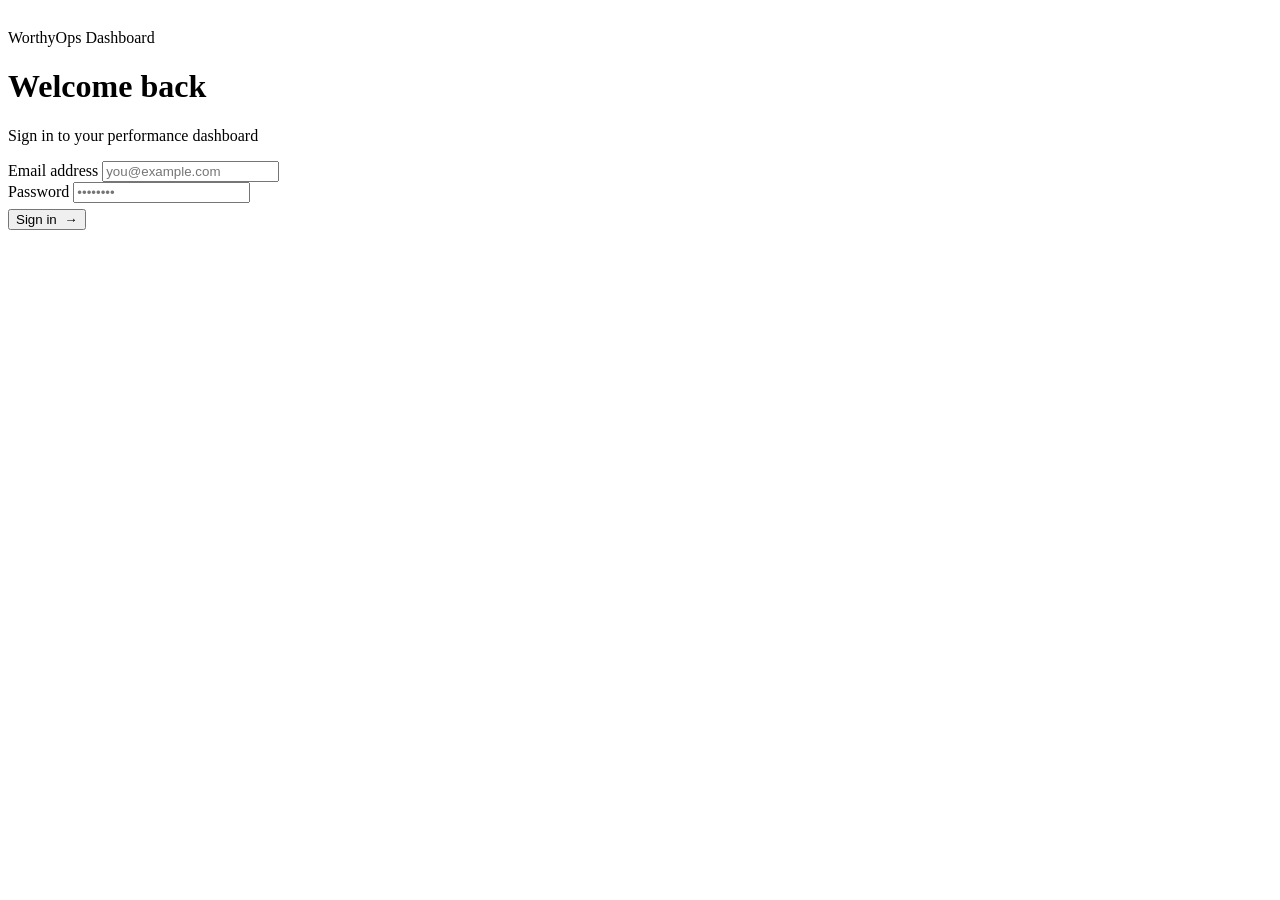
==== index.html @ 87aef6b0 "Add files via upload" ====
<!DOCTYPE html>
<html lang="en">
<head>
  <meta charset="UTF-8">
  <meta name="viewport" content="width=device-width, initial-scale=1.0">
  <title>WorthyOps Dashboard — Sign in</title>
  <link rel="preconnect" href="https://fonts.googleapis.com">
  <link rel="preconnect" href="https://fonts.gstatic.com" crossorigin>
  <link href="https://fonts.googleapis.com/css2?family=Plus+Jakarta+Sans:wght@400;500;600;700;800&display=swap" rel="stylesheet">
  <link rel="stylesheet" href="css/style.css">
</head>
<body>

<div class="login-page">
  <div class="login-wrap">

    <div class="login-brand">
      <div class="brand-mark">
        <span style="color:#fff;font-weight:800;font-size:19px;font-family:'Plus Jakarta Sans',sans-serif;line-height:1;">W</span>
      </div>
      <span class="brand-name">WorthyOps Dashboard</span>
    </div>

    <div class="login-card">
      <h1 class="login-heading">Welcome back</h1>
      <p class="login-sub">Sign in to your performance dashboard</p>

      <div id="alert" class="alert-error"></div>

      <form id="login-form" autocomplete="on">
        <div class="field">
          <label>Email address</label>
          <input type="email" id="email" placeholder="you@example.com" required autocomplete="email">
        </div>
        <div class="field">
          <label>Password</label>
          <input type="password" id="password" placeholder="••••••••" required autocomplete="current-password">
        </div>
        <button type="submit" class="btn btn-primary btn-full" style="margin-top:6px;">
          Sign in &nbsp;→
        </button>
      </form>
    </div>

  </div>
</div>

<script src="js/data.js"></script>
<script src="js/auth.js"></script>
<script>
  (async function() {
    // Already logged in — skip straight to dashboard
    const s = Auth.getSession();
    if (s) { window.location.href = s.role === 'admin' ? 'admin.html' : 'client.html'; return; }

    // Load users from Google Sheets so login can validate credentials
    showLoading('Connecting…');
    let loadError = false;
    try {
      await DB.initUsers();
    } catch (e) {
      loadError = true;
      console.error('DB.initUsers failed:', e);
    }
    hideLoading();

    const alertEl = document.getElementById('alert');
    if (loadError || DB.getUsers().length === 0) {
      alertEl.textContent = 'Could not connect to the database. Check your Apps Script URL and try again.';
      alertEl.style.display = 'block';
    }

    document.getElementById('login-form').addEventListener('submit', function(e) {
      e.preventDefault();
      const email   = document.getElementById('email').value.trim();
      const pass    = document.getElementById('password').value;
      const user    = Auth.login(email, pass);
      if (!user) { alertEl.textContent = 'Incorrect email or password.'; alertEl.style.display = 'block'; return; }
      alertEl.style.display = 'none';
      window.location.href = user.role === 'admin' ? 'admin.html' : 'client.html';
    });
  })();
</script>
</body>
</html>
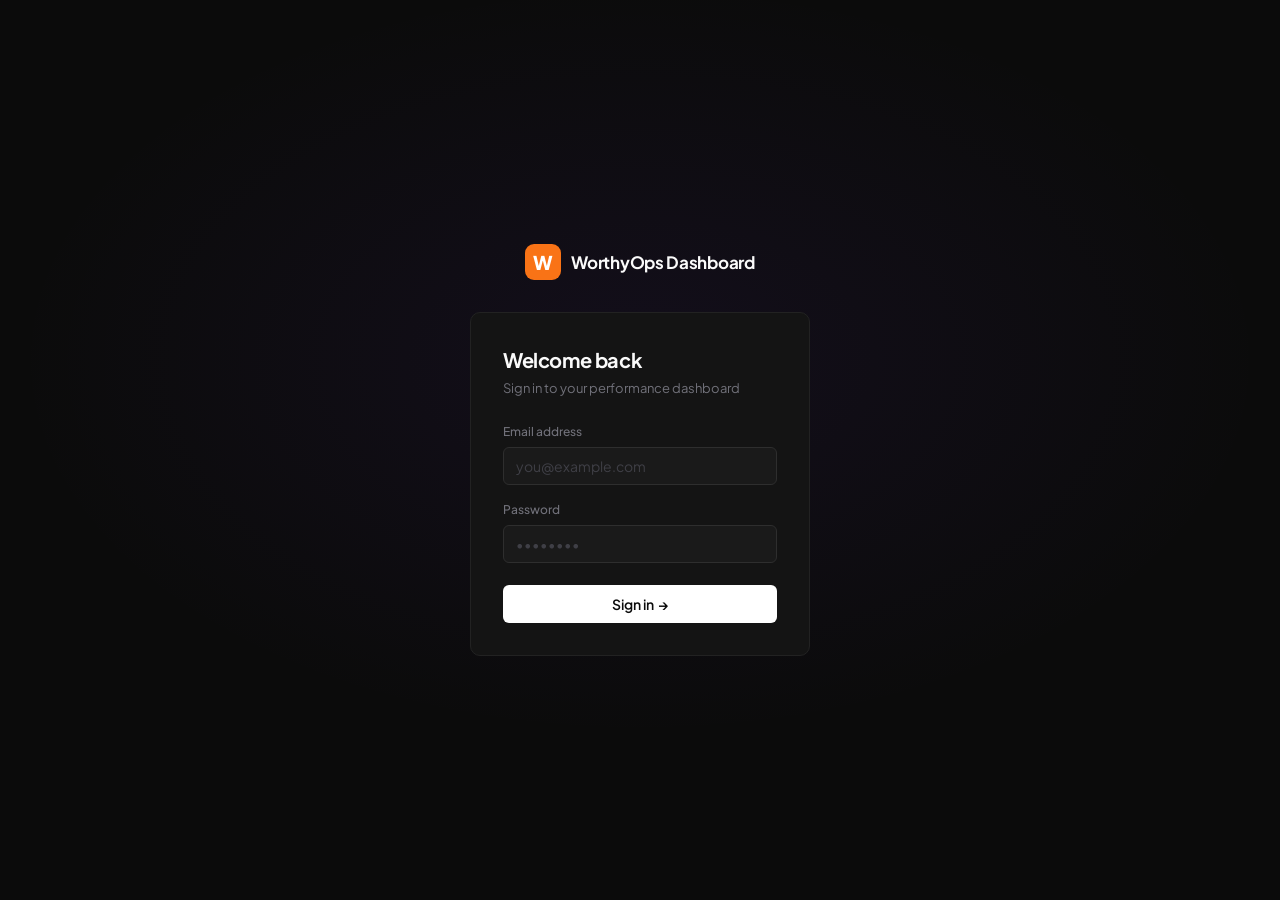
==== commit 32bf8122: "Update index.html" ====
--- a/index.html
+++ b/index.html
@@ -7,7 +7,7 @@
   <link rel="preconnect" href="https://fonts.googleapis.com">
   <link rel="preconnect" href="https://fonts.gstatic.com" crossorigin>
   <link href="https://fonts.googleapis.com/css2?family=Plus+Jakarta+Sans:wght@400;500;600;700;800&display=swap" rel="stylesheet">
-  <link rel="stylesheet" href="css/style.css">
+  <link rel="stylesheet" href="style.css">
 </head>
 <body>
 
--- a/style.css
+++ b/style.css
@@ -0,0 +1,698 @@
+@import url('https://fonts.googleapis.com/css2?family=Plus+Jakarta+Sans:wght@400;500;600;700;800&display=swap');
+
+/* ── TOKENS ──────────────────────────────────────────────── */
+:root {
+  /* Accent */
+  --purple:    #F97316;
+  --purple-d:  #EA580C;
+  --purple-s:  rgba(249,115,22,.12);
+  --green:     #22C55E;
+  --green-s:   rgba(34,197,94,.1);
+  --amber:     #F59E0B;
+  --amber-s:   rgba(245,158,11,.1);
+  --red:       #EF4444;
+  --red-s:     rgba(239,68,68,.1);
+  --blue:      #3B82F6;
+  --blue-s:    rgba(59,130,246,.1);
+  --teal:      #14B8A6;
+  --teal-s:    rgba(20,184,166,.1);
+
+  /* Kept as aliases so JS that references --indigo / --emerald etc still works */
+  --indigo:    var(--purple);
+  --indigo-d:  var(--purple-d);
+  --indigo-s:  var(--purple-s);
+  --emerald:   var(--green);
+  --emerald-s: var(--green-s);
+  --rose:      var(--red);
+  --rose-s:    var(--red-s);
+  --sky:       var(--blue);
+  --sky-s:     var(--blue-s);
+  --violet:    #F97316;
+  --violet-s:  rgba(249,115,22,.12);
+  --cyan:      var(--teal);
+  --cyan-s:    var(--teal-s);
+
+  /* Surfaces */
+  --bg:        #0B0B0B;
+  --bg-2:      #141414;
+  --surface:   #141414;
+  --surface-2: #1A1A1A;
+  --border:    #222222;
+  --border-2:  #2E2E2E;
+  --text-1:    #FAFAFA;
+  --text-2:    #71717A;
+  --text-3:    #3F3F46;
+
+  /* Sidebar */
+  --sidebar-bg: #0B0B0B;
+  --sidebar-t:  #52525B;
+  --sidebar-h:  #171717;
+  --sidebar-a:  #1C1C1C;
+
+  /* Geometry */
+  --radius-s:  6px;
+  --radius:    8px;
+  --radius-l:  10px;
+  --radius-xl: 12px;
+
+  /* Shadows — flat design, minimal */
+  --shadow-s: 0 1px 2px rgba(0,0,0,.4);
+  --shadow:   0 1px 4px rgba(0,0,0,.3);
+  --shadow-m: 0 4px 16px rgba(0,0,0,.4);
+  --shadow-l: 0 16px 48px rgba(0,0,0,.6);
+
+  --ease: cubic-bezier(.4,0,.2,1);
+}
+
+*,*::before,*::after { box-sizing:border-box; margin:0; padding:0; }
+html { -webkit-font-smoothing:antialiased; -moz-osx-font-smoothing:grayscale; }
+
+body {
+  font-family:'Plus Jakarta Sans',system-ui,sans-serif;
+  background:var(--bg);
+  color:var(--text-1);
+  font-size:14px;
+  line-height:1.5;
+}
+
+/* ── LOGIN PAGE ─────────────────────────────────────────── */
+.login-page {
+  min-height:100vh;
+  display:flex;
+  align-items:center;
+  justify-content:center;
+  background:var(--bg);
+  position:relative;
+  overflow:hidden;
+}
+
+/* subtle radial vignette */
+.login-page::before {
+  content:'';
+  position:absolute; inset:0;
+  background:radial-gradient(ellipse 70% 60% at 50% 40%, rgba(124,58,237,.07) 0%, transparent 70%);
+  pointer-events:none;
+}
+
+.login-wrap { width:100%; max-width:380px; padding:20px; position:relative; z-index:1; }
+
+.login-brand {
+  display:flex; align-items:center; gap:10px;
+  justify-content:center; margin-bottom:32px;
+}
+
+.brand-mark {
+  width:36px; height:36px; border-radius:9px;
+  background:var(--purple);
+  display:flex; align-items:center; justify-content:center;
+}
+
+.brand-name { font-size:17px; font-weight:700; color:var(--text-1); letter-spacing:-.3px; }
+
+.login-card {
+  background:var(--surface);
+  border:1px solid var(--border);
+  border-radius:var(--radius-l);
+  padding:32px;
+}
+
+.login-heading { font-size:20px; font-weight:700; letter-spacing:-.4px; color:var(--text-1); margin-bottom:4px; }
+.login-sub { font-size:13px; color:var(--text-2); margin-bottom:24px; }
+
+.field { margin-bottom:16px; }
+.field label {
+  display:block; font-size:12px; font-weight:500;
+  color:var(--text-2); margin-bottom:6px;
+}
+.field input {
+  width:100%; padding:9px 12px;
+  border:1px solid var(--border-2); border-radius:var(--radius-s);
+  font-size:14px; font-family:inherit; color:var(--text-1);
+  background:var(--surface-2);
+  outline:none; transition:border-color .15s;
+}
+.field input:focus { border-color:var(--purple); }
+.field input::placeholder { color:var(--text-3); }
+
+.alert-error {
+  background:var(--red-s); color:#FCA5A5;
+  border:1px solid rgba(239,68,68,.2);
+  border-radius:var(--radius-s);
+  padding:10px 13px; font-size:13px; margin-bottom:16px; display:none;
+}
+
+.login-hint { text-align:center; font-size:12px; color:var(--text-3); margin-top:18px; }
+
+/* ── BUTTONS ────────────────────────────────────────────── */
+.btn {
+  display:inline-flex; align-items:center; justify-content:center; gap:6px;
+  padding:8px 14px; border-radius:var(--radius-s);
+  font-size:13px; font-weight:500; font-family:inherit;
+  cursor:pointer; border:none; transition:all .15s var(--ease);
+  white-space:nowrap; text-decoration:none;
+}
+.btn:active { opacity:.85; transform:scale(.99); }
+
+.btn-primary {
+  background:#FFFFFF; color:#0B0B0B;
+  font-weight:600;
+}
+.btn-primary:hover { background:#F4F4F5; }
+
+.btn-full { width:100%; padding:10px; font-size:14px; font-weight:600; }
+
+.btn-ghost {
+  background:transparent; color:var(--text-2);
+  border:1px solid var(--border-2);
+}
+.btn-ghost:hover { background:var(--surface-2); color:var(--text-1); border-color:var(--border-2); }
+
+.btn-soft { background:var(--purple-s); color:#A78BFA; border:1px solid rgba(124,58,237,.2); }
+.btn-soft:hover { background:rgba(124,58,237,.18); }
+
+.btn-danger { background:var(--red-s); color:#FCA5A5; border:1px solid rgba(239,68,68,.2); }
+.btn-danger:hover { background:rgba(239,68,68,.18); }
+
+.btn-sm   { padding:5px 11px; font-size:12px; }
+.btn-icon { width:28px; height:28px; padding:0; border-radius:var(--radius-s); }
+
+/* ── APP SHELL ──────────────────────────────────────────── */
+.app { display:flex; min-height:100vh; }
+
+/* ── SIDEBAR ────────────────────────────────────────────── */
+.sidebar {
+  width:224px; background:var(--sidebar-bg);
+  border-right:1px solid var(--border);
+  position:fixed; top:0; left:0; bottom:0;
+  display:flex; flex-direction:column; z-index:100;
+}
+
+.sidebar-top {
+  padding:18px 14px 14px;
+  border-bottom:1px solid var(--border);
+}
+
+.sb-brand { display:flex; align-items:center; gap:9px; }
+
+.sb-mark {
+  width:28px; height:28px; border-radius:7px; flex-shrink:0;
+  background:var(--purple);
+  display:flex; align-items:center; justify-content:center;
+}
+
+.sb-title  { font-size:14px; font-weight:600; color:var(--text-1); letter-spacing:-.2px; }
+.sb-sub    { font-size:11px; color:var(--text-3); margin-top:1px; }
+
+.sidebar-nav { flex:1; padding:10px 8px; overflow-y:auto; }
+
+.nav-label {
+  font-size:11px; font-weight:500; letter-spacing:.3px;
+  text-transform:uppercase; color:var(--text-3);
+  padding:10px 8px 5px;
+}
+
+.nav-link {
+  display:flex; align-items:center; gap:8px;
+  padding:8px 10px; border-radius:var(--radius-s);
+  color:var(--sidebar-t); font-size:13px; font-weight:500;
+  cursor:pointer; text-decoration:none;
+  transition:all .12s var(--ease); margin-bottom:1px;
+  position:relative;
+}
+.nav-link svg { opacity:.55; flex-shrink:0; transition:opacity .12s; }
+.nav-link:hover { background:var(--sidebar-h); color:#A1A1AA; }
+.nav-link:hover svg { opacity:.8; }
+.nav-link.active { background:var(--sidebar-a); color:var(--text-1); }
+.nav-link.active svg { opacity:1; }
+
+.sidebar-bottom {
+  padding:10px 8px 14px;
+  border-top:1px solid var(--border);
+}
+
+.user-row {
+  display:flex; align-items:center; gap:8px;
+  padding:8px 10px; border-radius:var(--radius-s);
+  transition:background .12s;
+}
+.user-row:hover { background:var(--sidebar-h); }
+
+.user-av {
+  width:28px; height:28px; border-radius:50%;
+  background:var(--purple);
+  display:flex; align-items:center; justify-content:center;
+  font-size:11px; font-weight:700; color:#fff; flex-shrink:0;
+}
+
+.user-meta { flex:1; min-width:0; }
+.user-name-s { font-size:12px; font-weight:600; color:var(--text-1); overflow:hidden; text-overflow:ellipsis; white-space:nowrap; }
+.user-role-s { font-size:11px; color:var(--text-3); margin-top:1px; }
+
+.logout-btn {
+  background:none; border:none; cursor:pointer;
+  color:var(--text-3); padding:4px; border-radius:5px;
+  display:flex; align-items:center; transition:color .12s;
+}
+.logout-btn:hover { color:var(--red); }
+
+/* ── MAIN ───────────────────────────────────────────────── */
+.main { flex:1; margin-left:224px; display:flex; flex-direction:column; min-height:100vh; }
+
+.topbar {
+  background:var(--bg);
+  border-bottom:1px solid var(--border);
+  height:52px; padding:0 24px;
+  display:flex; align-items:center; justify-content:space-between;
+  position:sticky; top:0; z-index:50;
+}
+
+.topbar-left h2 { font-size:15px; font-weight:600; letter-spacing:-.2px; color:var(--text-1); }
+.topbar-left p  { font-size:12px; color:var(--text-2); margin-top:1px; }
+.topbar-right   { display:flex; align-items:center; gap:8px; }
+
+.content { padding:24px; flex:1; }
+
+/* ── STAT CARDS ─────────────────────────────────────────── */
+.stats-row {
+  display:grid;
+  grid-template-columns:repeat(4,1fr);
+  gap:12px; margin-bottom:16px;
+}
+
+.stat-card {
+  background:var(--surface);
+  border:1px solid var(--border);
+  border-radius:var(--radius-l);
+  padding:20px;
+  transition:border-color .15s;
+}
+.stat-card:hover { border-color:var(--border-2); }
+
+/* color accent on top border */
+.sc-emerald { border-top:2px solid var(--green); }
+.sc-amber   { border-top:2px solid var(--amber); }
+.sc-indigo  { border-top:2px solid var(--purple); }
+.sc-sky     { border-top:2px solid var(--blue); }
+.sc-violet  { border-top:2px solid var(--violet); }
+
+.stat-icon-wrap {
+  width:34px; height:34px; border-radius:var(--radius-s);
+  display:flex; align-items:center; justify-content:center; margin-bottom:14px;
+}
+.si-emerald { background:var(--green-s);  color:var(--green); }
+.si-amber   { background:var(--amber-s);  color:var(--amber); }
+.si-indigo  { background:var(--purple-s); color:#A78BFA; }
+.si-sky     { background:var(--blue-s);   color:var(--blue); }
+.si-violet  { background:var(--violet-s); color:var(--violet); }
+.si-rose    { background:var(--red-s);    color:#FCA5A5; }
+
+.stat-num {
+  font-size:26px; font-weight:700; letter-spacing:-1px;
+  color:var(--text-1); line-height:1;
+}
+.stat-lbl { font-size:12px; color:var(--text-2); margin-top:6px; }
+
+/* ── CARD ───────────────────────────────────────────────── */
+.card {
+  background:var(--surface);
+  border:1px solid var(--border);
+  border-radius:var(--radius-l);
+  overflow:hidden;
+}
+
+.card-head {
+  padding:16px 20px;
+  border-bottom:1px solid var(--border);
+  display:flex; align-items:center; justify-content:space-between;
+}
+.card-head h3 { font-size:13px; font-weight:600; color:var(--text-1); }
+.card-head p  { font-size:12px; color:var(--text-2); margin-top:2px; }
+.card-body { padding:20px; }
+
+/* ── GRID ───────────────────────────────────────────────── */
+.grid-2 { display:grid; grid-template-columns:1fr 1fr; gap:12px; }
+.grid-3 { display:grid; grid-template-columns:repeat(3,1fr); gap:12px; }
+.mb-14  { margin-bottom:14px; }
+.mb-20  { margin-bottom:16px; }
+
+/* ── TABLE ──────────────────────────────────────────────── */
+.tbl-wrap { overflow-x:auto; }
+
+table { width:100%; border-collapse:collapse; font-size:13px; }
+thead tr { background:var(--bg); }
+th {
+  padding:10px 16px; text-align:left;
+  font-size:11px; font-weight:500;
+  text-transform:uppercase; letter-spacing:.5px; color:var(--text-3);
+}
+td {
+  padding:13px 16px; border-top:1px solid var(--border);
+  color:var(--text-1); vertical-align:middle;
+}
+tbody tr { transition:background .1s; }
+tbody tr:hover td { background:var(--surface-2); }
+
+/* ── BADGES ─────────────────────────────────────────────── */
+.badge {
+  display:inline-flex; align-items:center; gap:5px;
+  padding:3px 9px; border-radius:20px;
+  font-size:11px; font-weight:500; letter-spacing:.1px;
+}
+.badge::before { content:''; width:5px; height:5px; border-radius:50%; }
+
+.badge-closed   { background:var(--green-s);  color:#86EFAC; }
+.badge-closed::before   { background:#86EFAC; }
+.badge-pipeline { background:var(--amber-s);  color:#FCD34D; }
+.badge-pipeline::before { background:#FCD34D; }
+.badge-lost     { background:var(--red-s);    color:#FCA5A5; }
+.badge-lost::before     { background:#FCA5A5; }
+
+/* ── PROGRESS ───────────────────────────────────────────── */
+.prog-wrap { margin-bottom:14px; }
+.prog-label { display:flex; justify-content:space-between; align-items:center; font-size:12px; margin-bottom:6px; }
+.prog-label .pl-name { color:var(--text-2); }
+.prog-label .pl-val  { font-weight:600; color:var(--text-1); }
+.prog-track { height:4px; background:var(--surface-2); border-radius:99px; overflow:hidden; }
+.prog-fill  {
+  height:100%; border-radius:99px;
+  background:var(--purple);
+  transition:width .6s var(--ease);
+}
+.prog-fill.emerald { background:var(--green); }
+.prog-fill.amber   { background:var(--amber); }
+
+/* ── CLIENT CARDS ───────────────────────────────────────── */
+.client-grid {
+  display:grid;
+  grid-template-columns:repeat(auto-fill,minmax(268px,1fr));
+  gap:12px; margin-bottom:16px;
+}
+
+.client-card {
+  background:var(--surface);
+  border:1px solid var(--border);
+  border-radius:var(--radius-l);
+  padding:18px;
+  transition:border-color .15s;
+}
+.client-card:hover { border-color:var(--border-2); }
+
+.cc-head { display:flex; align-items:center; gap:11px; margin-bottom:16px; }
+
+.cc-av {
+  width:38px; height:38px; border-radius:9px; flex-shrink:0;
+  background:var(--purple);
+  display:flex; align-items:center; justify-content:center;
+  font-size:16px; font-weight:700; color:#fff;
+}
+
+.cc-name  { font-size:14px; font-weight:600; color:var(--text-1); }
+.cc-email { font-size:11px; color:var(--text-3); margin-top:2px; }
+
+.cc-stats { display:grid; grid-template-columns:1fr 1fr; gap:7px; margin-bottom:14px; }
+
+.mini-stat {
+  background:var(--bg);
+  border:1px solid var(--border);
+  border-radius:var(--radius-s); padding:10px 12px;
+}
+
+.ms-val { font-size:14px; font-weight:700; color:var(--text-1); letter-spacing:-.2px; }
+.ms-lbl {
+  font-size:10px; color:var(--text-3);
+  margin-top:2px; text-transform:uppercase; letter-spacing:.4px;
+}
+
+.cc-goal { border-top:1px solid var(--border); padding-top:12px; margin-bottom:12px; }
+.cc-goal-label {
+  display:flex; justify-content:space-between;
+  font-size:12px; color:var(--text-2); margin-bottom:2px;
+}
+.cc-goal-empty {
+  font-size:11px; color:var(--text-3);
+  text-align:center; padding:6px 0;
+  border-top:1px solid var(--border);
+  margin-bottom:12px;
+}
+
+.cc-actions { display:flex; gap:6px; flex-wrap:wrap; }
+
+/* ── FILTER BAR ─────────────────────────────────────────── */
+.filter-row { display:flex; gap:8px; align-items:center; flex-wrap:wrap; margin-bottom:14px; }
+
+.search-wrap { position:relative; flex:1; min-width:180px; }
+.search-wrap svg { position:absolute; left:10px; top:50%; transform:translateY(-50%); color:var(--text-3); pointer-events:none; }
+.search-wrap input { width:100%; }
+
+.inp {
+  padding:8px 12px; border:1px solid var(--border-2); border-radius:var(--radius-s);
+  font-size:13px; font-family:inherit; color:var(--text-1);
+  background:var(--surface);
+  outline:none; transition:border-color .15s;
+}
+.search-wrap input { padding-left:32px; }
+.inp:focus { border-color:var(--purple); }
+.inp::placeholder { color:var(--text-3); }
+.inp option { background:var(--surface-2); color:var(--text-1); }
+
+/* ── MODAL ──────────────────────────────────────────────── */
+.overlay {
+  position:fixed; inset:0; background:rgba(0,0,0,.7);
+  display:none; align-items:center; justify-content:center;
+  z-index:1000; padding:20px;
+}
+.overlay.open { display:flex; animation:fadeIn .15s var(--ease); }
+@keyframes fadeIn { from { opacity:0; } to { opacity:1; } }
+@keyframes spin { to { transform:rotate(360deg); } }
+#refresh-btn.spinning svg { animation:spin .7s linear infinite; }
+
+.modal {
+  background:var(--surface);
+  border:1px solid var(--border-2);
+  border-radius:var(--radius-l);
+  width:100%; max-width:460px; max-height:90vh; overflow-y:auto;
+  box-shadow:var(--shadow-l);
+  animation:slideUp .18s var(--ease);
+}
+@keyframes slideUp { from { transform:translateY(10px); opacity:0; } to { transform:translateY(0); opacity:1; } }
+
+.modal-head {
+  padding:20px 22px 16px;
+  border-bottom:1px solid var(--border);
+  display:flex; align-items:flex-start; justify-content:space-between; gap:12px;
+}
+.modal-head h3 { font-size:15px; font-weight:600; letter-spacing:-.2px; color:var(--text-1); }
+.modal-head p  { font-size:12px; color:var(--text-2); margin-top:3px; }
+
+.modal-close {
+  background:var(--surface-2); border:1px solid var(--border); cursor:pointer;
+  color:var(--text-3); padding:4px; border-radius:6px;
+  display:flex; align-items:center; flex-shrink:0; transition:all .12s;
+}
+.modal-close:hover { color:var(--text-1); background:var(--border); }
+
+.modal-body { padding:22px; }
+.modal-foot { padding:14px 22px; border-top:1px solid var(--border); display:flex; justify-content:flex-end; gap:8px; }
+
+/* ── UPLOAD ZONE ────────────────────────────────────────── */
+.upload-zone {
+  border:1px dashed var(--border-2); border-radius:var(--radius-l);
+  padding:28px 20px; text-align:center; cursor:pointer;
+  transition:all .15s var(--ease);
+  background:var(--bg);
+}
+.upload-zone:hover, .upload-zone.over {
+  border-color:var(--purple); background:var(--purple-s);
+}
+.upload-zone svg { color:var(--purple); margin-bottom:10px; }
+.uz-title { font-size:13px; font-weight:600; color:var(--text-1); margin-bottom:3px; }
+.uz-sub   { font-size:12px; color:var(--text-2); }
+
+.csv-hint {
+  margin-top:14px; padding:12px 14px;
+  background:var(--bg);
+  border:1px solid var(--border);
+  border-radius:var(--radius-s);
+  font-size:12px; color:var(--text-2); line-height:1.9;
+}
+.csv-hint code {
+  background:var(--purple-s); color:#A78BFA;
+  padding:1px 5px; border-radius:4px; font-size:11px; font-weight:500;
+}
+
+.upload-result { margin-top:12px; }
+.upload-success {
+  background:var(--green-s); color:#86EFAC;
+  border:1px solid rgba(34,197,94,.2);
+  border-radius:var(--radius-s);
+  padding:11px 14px; font-size:13px; font-weight:600;
+  display:flex; align-items:center; gap:8px;
+}
+
+/* ── CHART ──────────────────────────────────────────────── */
+.chart-box { position:relative; height:220px; }
+
+/* ── HERO BANNER ─────────────────────────────────────────── */
+.hero-banner {
+  background:var(--surface);
+  border:1px solid var(--border);
+  border-radius:var(--radius-l);
+  padding:24px 28px;
+  margin-bottom:16px;
+  display:flex; align-items:center; justify-content:space-between; gap:20px;
+  position:relative; overflow:hidden;
+}
+
+/* subtle left accent bar */
+.hero-banner::before {
+  content:'';
+  position:absolute; left:0; top:0; bottom:0; width:3px;
+  background:var(--purple);
+  border-radius:0 3px 3px 0;
+}
+
+.hero-text h2 { font-size:18px; font-weight:700; color:var(--text-1); letter-spacing:-.3px; }
+.hero-text p  { font-size:12px; color:var(--text-2); margin-top:4px; }
+
+.hero-stats { display:flex; gap:0; flex-shrink:0; }
+.hero-stat  { text-align:right; padding:0 24px; }
+.hero-stat + .hero-stat { border-left:1px solid var(--border); }
+.hero-stat:last-child { padding-right:0; }
+
+.hero-stat-num { font-size:22px; font-weight:700; color:var(--text-1); letter-spacing:-.8px; }
+.hero-stat-lbl { font-size:11px; color:var(--text-2); margin-top:2px; text-transform:uppercase; letter-spacing:.4px; }
+
+/* ── TOAST ──────────────────────────────────────────────── */
+.toast-stack {
+  position:fixed; bottom:20px; right:20px; z-index:9999;
+  display:flex; flex-direction:column; gap:7px;
+}
+.toast {
+  background:var(--surface-2);
+  border:1px solid var(--border-2);
+  color:var(--text-1); border-radius:var(--radius);
+  padding:11px 16px; font-size:13px; font-weight:500;
+  display:flex; align-items:center; gap:8px; min-width:210px;
+  box-shadow:var(--shadow-m);
+  animation:toastIn .18s var(--ease);
+}
+.toast.err { border-color:rgba(239,68,68,.3); color:#FCA5A5; }
+@keyframes toastIn { from { transform:translateX(16px); opacity:0; } to { transform:translateX(0); opacity:1; } }
+
+/* ── EMPTY STATE ─────────────────────────────────────────── */
+.empty { text-align:center; padding:48px 20px; color:var(--text-3); }
+.empty svg { margin-bottom:10px; opacity:.2; }
+.empty p   { font-size:13px; }
+
+/* ── UTILS ──────────────────────────────────────────────── */
+.fw7  { font-weight:700; }
+.fw8  { font-weight:800; }
+.txt2 { color:var(--text-2); }
+.txt3 { color:var(--text-3); }
+.txt-emerald { color:#86EFAC; }
+.txt-amber   { color:#FCD34D; }
+.txt-rose    { color:#FCA5A5; }
+.txt-indigo  { color:#A78BFA; }
+.flex { display:flex; align-items:center; }
+.flex-between { display:flex; align-items:center; justify-content:space-between; }
+.gap-8  { gap:8px; }
+.gap-10 { gap:10px; }
+
+.tag {
+  display:inline-flex; align-items:center; gap:4px;
+  font-size:11px; font-weight:500; padding:2px 8px;
+  border-radius:20px;
+  background:var(--purple-s); color:#A78BFA;
+  border:1px solid rgba(124,58,237,.2);
+}
+
+.divider { height:1px; background:var(--border); margin:18px 0; }
+
+.count-up { transition:all .4s var(--ease); }
+
+/* ── SPARKLINE CARDS ────────────────────────────────────── */
+.spark-cards-row {
+  display: grid;
+  grid-template-columns: repeat(4, 1fr);
+  gap: 12px;
+  margin-bottom: 14px;
+}
+.spark-card {
+  background: var(--surface);
+  border: 1px solid var(--border);
+  border-radius: 12px;
+  overflow: hidden;
+  padding: 18px 18px 0;
+  display: flex;
+  flex-direction: column;
+  min-height: 190px;
+}
+.spark-card-label {
+  font-size: 11px;
+  color: var(--text-3);
+  font-weight: 500;
+  letter-spacing: .04em;
+  text-transform: uppercase;
+  margin-bottom: 4px;
+}
+.spark-card-val {
+  font-size: 26px;
+  font-weight: 800;
+  color: var(--text-1);
+  line-height: 1.15;
+  margin-bottom: 6px;
+}
+.spark-card-meta {
+  display: flex;
+  align-items: center;
+  gap: 6px;
+  margin-bottom: 10px;
+}
+.spark-badge {
+  font-size: 10px;
+  font-weight: 700;
+  padding: 2px 7px;
+  border-radius: 99px;
+  display: inline-block;
+  letter-spacing: .01em;
+}
+.spark-badge-up      { background: rgba(34,197,94,0.15);   color: #22C55E; }
+.spark-badge-down    { background: rgba(239,68,68,0.15);   color: #EF4444; }
+.spark-badge-neutral { background: rgba(113,113,122,0.15); color: #71717A; }
+.spark-card-prev {
+  font-size: 10px;
+  color: var(--text-3);
+}
+.spark-card-sub {
+  font-size: 11px;
+  color: var(--text-3);
+}
+.spark-card-stat {
+  padding-bottom: 20px;
+  justify-content: flex-start;
+}
+.spark-chart-wrap {
+  flex: 1;
+  min-height: 90px;
+  position: relative;
+  margin: 0 -18px;
+}
+.spark-axis {
+  display: flex;
+  justify-content: space-between;
+  font-size: 10px;
+  color: var(--text-3);
+  padding: 7px 0 12px;
+}
+@media (max-width: 1000px) {
+  .spark-cards-row { grid-template-columns: repeat(2, 1fr); }
+}
+@media (max-width: 540px) {
+  .spark-cards-row { grid-template-columns: 1fr; }
+}
+
+/* ── SCROLLBAR ──────────────────────────────────────────── */
+::-webkit-scrollbar { width:4px; height:4px; }
+::-webkit-scrollbar-track { background:transparent; }
+::-webkit-scrollbar-thumb { background:var(--border-2); border-radius:99px; }
+::-webkit-scrollbar-thumb:hover { background:#3F3F46; }
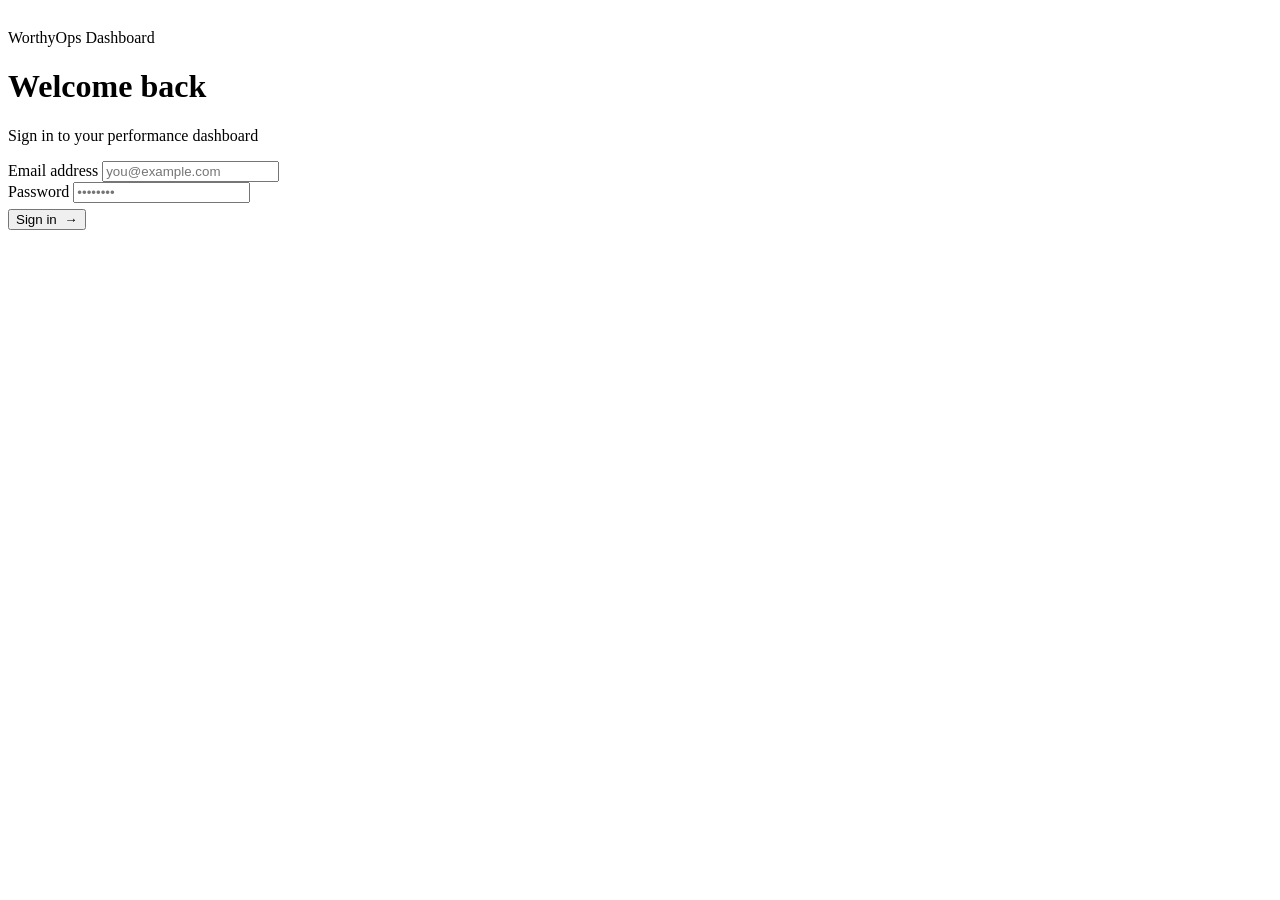
==== commit f1b0da4a: "Add files via upload" ====
--- a/index.html
+++ b/index.html
@@ -7,7 +7,7 @@
   <link rel="preconnect" href="https://fonts.googleapis.com">
   <link rel="preconnect" href="https://fonts.gstatic.com" crossorigin>
   <link href="https://fonts.googleapis.com/css2?family=Plus+Jakarta+Sans:wght@400;500;600;700;800&display=swap" rel="stylesheet">
-  <link rel="stylesheet" href="style.css">
+  <link rel="stylesheet" href="css/style.css">
 </head>
 <body>
 
